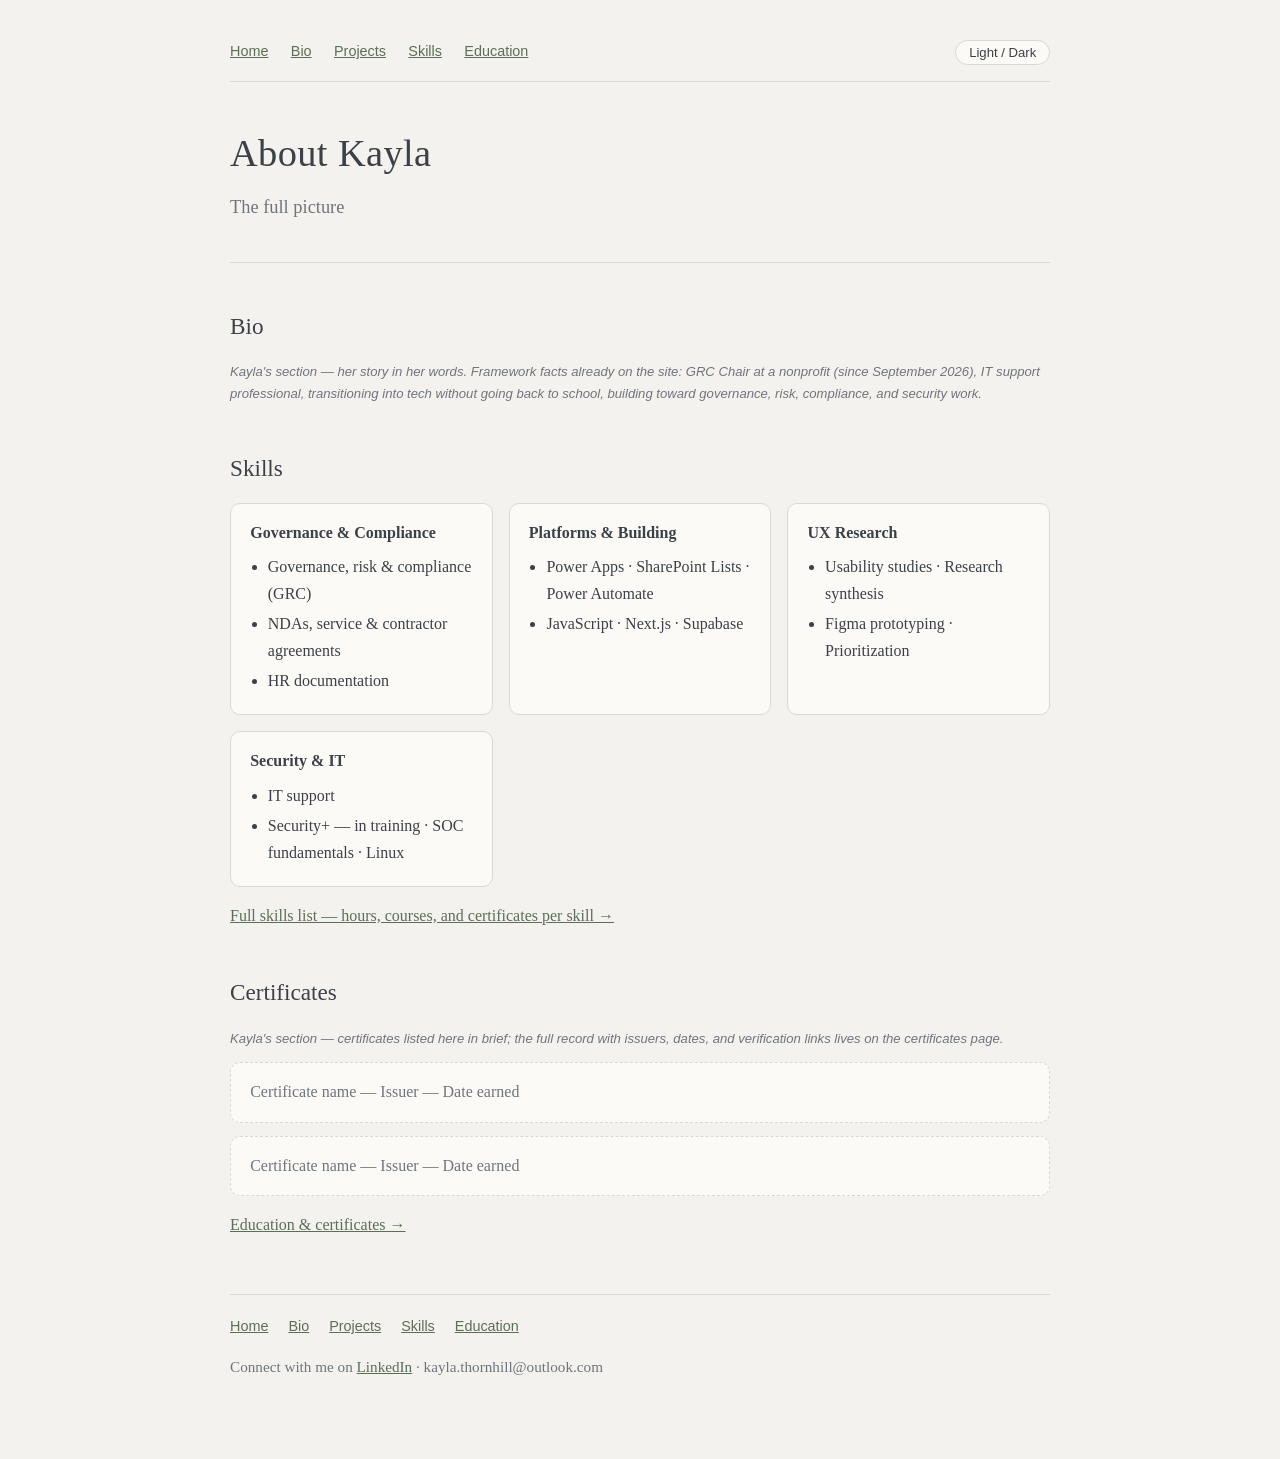
==== bio.html @ 0261e8b5 "Skills architecture (skills page, bio page, education page) and five-item nav top and bottom" ====
<!DOCTYPE html>
<html lang="en">
<head>
<meta charset="UTF-8">
<meta name="viewport" content="width=device-width, initial-scale=1.0">
<title>Bio — Kayla M. Thornhill</title>
<link rel="stylesheet" href="styles.css">
</head>
<body>
<div class="wrap">

<nav class="site-nav">
  <a href="index.html">Home</a>
  <a href="bio.html">Bio</a>
  <a href="index.html#projects">Projects</a>
  <a href="skills.html">Skills</a>
  <a href="education.html">Education</a>
  <button class="theme-toggle" type="button">Light / Dark</button>
</nav>

<header class="hero">
  <h1>About Kayla</h1>
  <p class="tagline">The full picture</p>
</header>

<h2>Bio</h2>
<p class="slot-note">Kayla's section — her story in her words. Framework facts already on the
site: GRC Chair at a nonprofit (since September 2026), IT support professional, transitioning
into tech without going back to school, building toward governance, risk, compliance, and
security work.</p>

<h2>Skills</h2>
<div class="skills-grid">
  <div class="skill-group">
    <h3>Governance &amp; Compliance</h3>
    <ul>
      <li>Governance, risk &amp; compliance (GRC)</li>
      <li>NDAs, service &amp; contractor agreements</li>
      <li>HR documentation</li>
    </ul>
  </div>
  <div class="skill-group">
    <h3>Platforms &amp; Building</h3>
    <ul>
      <li>Power Apps · SharePoint Lists · Power Automate</li>
      <li>JavaScript · Next.js · Supabase</li>
    </ul>
  </div>
  <div class="skill-group">
    <h3>UX Research</h3>
    <ul>
      <li>Usability studies · Research synthesis</li>
      <li>Figma prototyping · Prioritization</li>
    </ul>
  </div>
  <div class="skill-group">
    <h3>Security &amp; IT</h3>
    <ul>
      <li>IT support</li>
      <li>Security+ — in training · SOC fundamentals · Linux</li>
    </ul>
  </div>
</div>
<p><a href="skills.html">Full skills list — hours, courses, and certificates per skill &rarr;</a></p>

<h2>Certificates</h2>
<p class="slot-note">Kayla's section — certificates listed here in brief; the full record with
issuers, dates, and verification links lives on the certificates page.</p>
<div class="cert-slot">Certificate name — Issuer — Date earned</div>
<div class="cert-slot">Certificate name — Issuer — Date earned</div>
<p><a href="education.html">Education &amp; certificates &rarr;</a></p>

<footer class="site-footer">
  <div class="footer-nav">
    <a href="index.html">Home</a>
    <a href="bio.html">Bio</a>
    <a href="index.html#projects">Projects</a>
    <a href="skills.html">Skills</a>
    <a href="education.html">Education</a>
  </div>
  <p>Connect with me on <a href="https://www.linkedin.com/in/kayla-thornhill">LinkedIn</a> ·
  kayla.thornhill@outlook.com</p>
</footer>
<script src="script.js"></script>

</div>
</body>
</html>
---- styles.css ----
:root {
  --bg: #f4f2ee;
  --surface: #fbfaf7;
  --ink: #3c4148;
  --muted: #6f757d;
  --accent: #7d8b74;
  --accent-soft: #e6eae1;
  --border: #ddd8cf;
}

* { box-sizing: border-box; }

body {
  margin: 0;
  background: var(--bg);
  color: var(--ink);
  font-family: Georgia, "Times New Roman", serif;
  line-height: 1.65;
}

.wrap {
  max-width: 860px;
  margin: 0 auto;
  padding: 2.5rem 1.25rem 4rem;
}

header.hero {
  padding: 2.5rem 0 1.5rem;
  border-bottom: 1px solid var(--border);
}

h1 {
  font-size: 2.4rem;
  margin: 0 0 0.4rem;
  font-weight: normal;
  letter-spacing: 0.01em;
}

.tagline {
  font-size: 1.15rem;
  color: var(--muted);
  margin: 0 0 1rem;
}

.intro { max-width: 42rem; }

h2 {
  font-size: 1.45rem;
  font-weight: normal;
  margin: 2.75rem 0 1rem;
  color: var(--ink);
}

h3 { font-size: 1.12rem; margin: 0 0 0.35rem; font-weight: bold; }

.card {
  background: var(--surface);
  border: 1px solid var(--border);
  border-radius: 10px;
  padding: 1.4rem 1.5rem;
  margin-bottom: 1.1rem;
}

.card p { margin: 0.35rem 0; }

.status {
  display: inline-block;
  font-family: Verdana, Geneva, sans-serif;
  font-size: 0.72rem;
  letter-spacing: 0.06em;
  text-transform: uppercase;
  background: var(--accent-soft);
  color: #55614e;
  border-radius: 999px;
  padding: 0.18rem 0.65rem;
  margin-bottom: 0.55rem;
}

a { color: #5c6e57; }
a:hover { color: #43523f; }

ul { padding-left: 1.2rem; }
li { margin-bottom: 0.4rem; }

.strip {
  font-family: Verdana, Geneva, sans-serif;
  font-size: 0.92rem;
  color: var(--muted);
}

footer {
  margin-top: 3.5rem;
  padding-top: 1.25rem;
  border-top: 1px solid var(--border);
  color: var(--muted);
  font-size: 0.95rem;
}

.back { font-family: Verdana, Geneva, sans-serif; font-size: 0.85rem; }

code {
  font-family: "Courier New", monospace;
  font-size: 0.92em;
  background: var(--accent-soft);
  padding: 0.05rem 0.3rem;
  border-radius: 4px;
}

nav.site-nav {
  display: flex;
  flex-wrap: wrap;
  gap: 0.4rem 1.4rem;
  font-family: Verdana, Geneva, sans-serif;
  font-size: 0.9rem;
  padding-bottom: 1rem;
  border-bottom: 1px solid var(--border);
}

.skills-grid {
  display: grid;
  grid-template-columns: repeat(auto-fit, minmax(230px, 1fr));
  gap: 1rem;
}

.skill-group {
  background: var(--surface);
  border: 1px solid var(--border);
  border-radius: 10px;
  padding: 1rem 1.2rem;
}

.skill-group h3 { font-size: 1rem; margin-bottom: 0.5rem; }
.skill-group ul { margin: 0; padding-left: 1.1rem; }
.skill-group li { margin-bottom: 0.25rem; }

figure.shot {
  margin: 1.25rem 0;
}

figure.shot img {
  max-width: 100%;
  border: 1px solid var(--border);
  border-radius: 8px;
  display: block;
}

figure.shot figcaption {
  font-family: Verdana, Geneva, sans-serif;
  font-size: 0.82rem;
  color: var(--muted);
  margin-top: 0.4rem;
}

.shot-slot {
  border: 1.5px dashed var(--border);
  border-radius: 8px;
  background: var(--surface);
  color: var(--muted);
  font-family: Verdana, Geneva, sans-serif;
  font-size: 0.88rem;
  text-align: center;
  padding: 2.2rem 1rem;
  margin: 1.25rem 0;
}

.slot-note {
  font-family: Verdana, Geneva, sans-serif;
  font-size: 0.82rem;
  color: var(--muted);
  font-style: italic;
}

:root[data-theme="dark"] {
  --bg: #26282b;
  --surface: #303338;
  --ink: #d9d6d0;
  --muted: #a4a9ae;
  --accent: #93a48b;
  --accent-soft: #39413a;
  --border: #464b50;
}

:root[data-theme="dark"] a { color: #a9bfa2; }
:root[data-theme="dark"] a:hover { color: #c2d4bb; }
:root[data-theme="dark"] .status { color: #b9c6b2; }

.theme-toggle {
  font-family: Verdana, Geneva, sans-serif;
  font-size: 0.82rem;
  background: var(--surface);
  color: var(--ink);
  border: 1px solid var(--border);
  border-radius: 999px;
  padding: 0.25rem 0.8rem;
  cursor: pointer;
  margin-left: auto;
}

.site-footer {
  margin-top: 3.5rem;
  padding-top: 1.25rem;
  border-top: 1px solid var(--border);
  color: var(--muted);
  font-size: 0.95rem;
}

.footer-skills {
  font-family: Verdana, Geneva, sans-serif;
  font-size: 0.88rem;
  margin-bottom: 0.9rem;
}

.footer-skills a { margin-right: 0.9rem; white-space: nowrap; }

.search-box { margin: 0 0 1.2rem; }

.search-box input {
  width: 100%;
  max-width: 30rem;
  font-family: Verdana, Geneva, sans-serif;
  font-size: 0.95rem;
  padding: 0.55rem 0.8rem;
  border: 1px solid var(--border);
  border-radius: 8px;
  background: var(--surface);
  color: var(--ink);
}

.skill-select {
  font-family: Verdana, Geneva, sans-serif;
  font-size: 0.95rem;
  padding: 0.5rem 0.7rem;
  border: 1px solid var(--border);
  border-radius: 8px;
  background: var(--surface);
  color: var(--ink);
  max-width: 100%;
}

.view-toggle { margin: 0 0 1.1rem; font-family: Verdana, Geneva, sans-serif; font-size: 0.88rem; }
.view-toggle button {
  font: inherit;
  background: var(--surface);
  color: var(--ink);
  border: 1px solid var(--border);
  border-radius: 999px;
  padding: 0.3rem 0.9rem;
  cursor: pointer;
  margin-right: 0.5rem;
}
.view-toggle button.active { background: var(--accent-soft); }

.skill-list-group { font-family: Verdana, Geneva, sans-serif; font-size: 1rem; margin: 1.3rem 0 0.5rem; }

.skill-row {
  display: block;
  width: 100%;
  text-align: left;
  font-family: Verdana, Geneva, sans-serif;
  font-size: 0.95rem;
  background: var(--surface);
  color: var(--ink);
  border: 1px solid var(--border);
  border-radius: 8px;
  padding: 0.6rem 0.9rem;
  margin-bottom: 0.45rem;
  cursor: pointer;
}
.skill-row:hover { border-color: var(--accent); }
.skill-row .disc { color: var(--muted); font-size: 0.82rem; }

.skill-detail {
  background: var(--surface);
  border: 1px solid var(--border);
  border-radius: 10px;
  padding: 1.1rem 1.25rem;
  margin-top: 1.4rem;
}
.skill-detail h3 { margin-top: 0; }
.skill-detail dl { display: grid; grid-template-columns: auto 1fr; gap: 0.3rem 1rem; margin: 0 0 0.8rem; }
.skill-detail dt { font-family: Verdana, Geneva, sans-serif; font-size: 0.88rem; color: var(--muted); }
.skill-detail dd { margin: 0; }

.cert-slot {
  background: var(--surface);
  border: 1px dashed var(--border);
  border-radius: 10px;
  padding: 1rem 1.2rem;
  margin-bottom: 0.8rem;
  color: var(--muted);
}

.footer-nav { font-family: Verdana, Geneva, sans-serif; font-size: 0.9rem; margin-bottom: 0.9rem; }
.footer-nav a { margin-right: 1rem; }
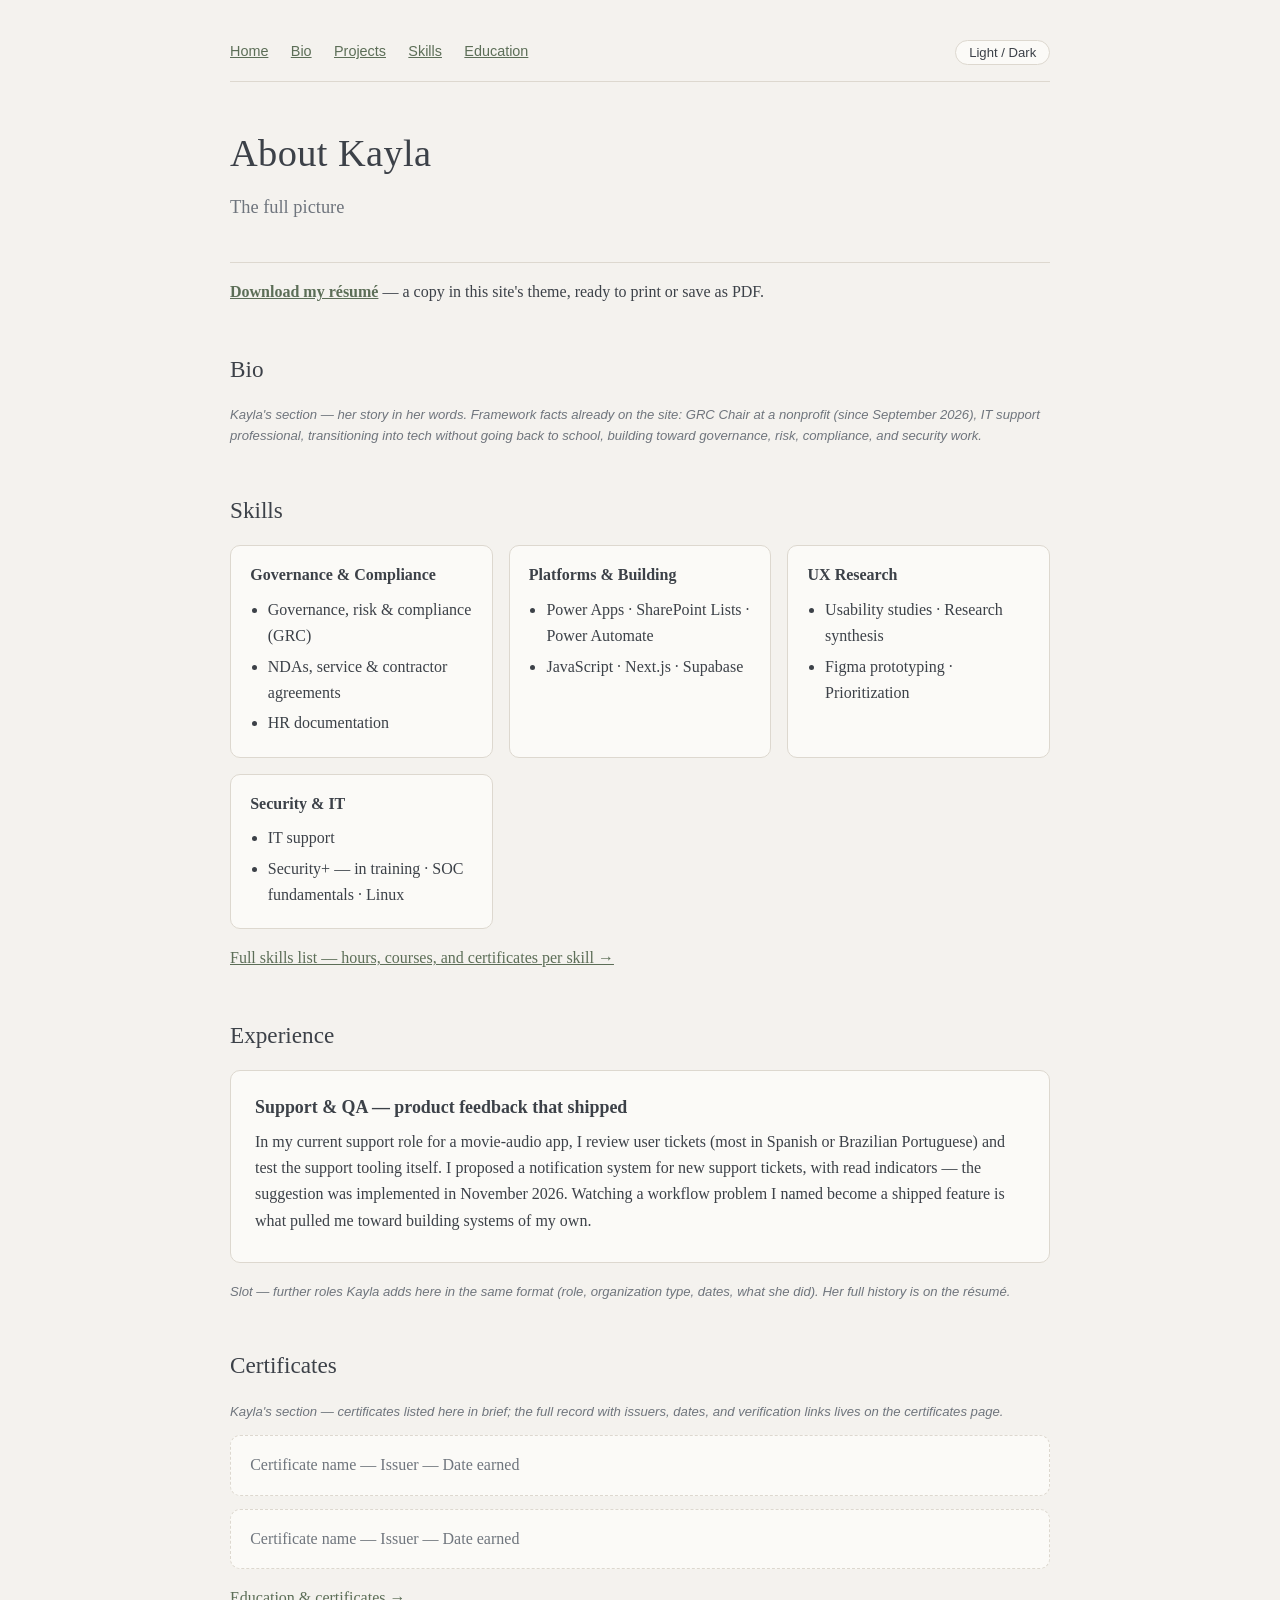
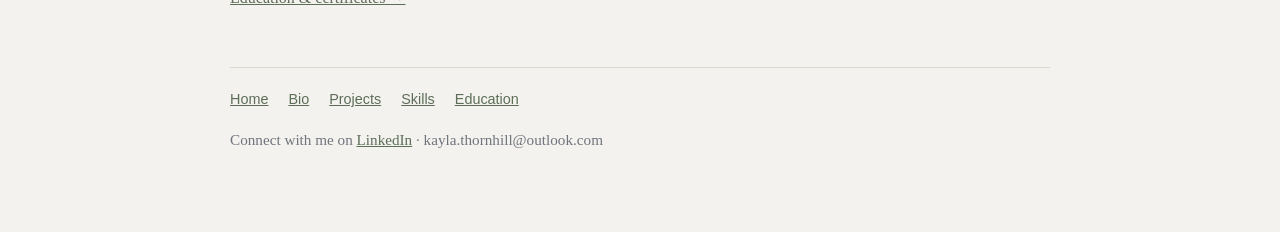
==== commit af5783e4: "Currently learning moves to Education; Bio gains Experience and a themed downloadable resume" ====
--- a/bio.html
+++ b/bio.html
@@ -12,7 +12,7 @@
 <nav class="site-nav">
   <a href="index.html">Home</a>
   <a href="bio.html">Bio</a>
-  <a href="index.html#projects">Projects</a>
+  <a href="projects.html">Projects</a>
   <a href="skills.html">Skills</a>
   <a href="education.html">Education</a>
   <button class="theme-toggle" type="button">Light / Dark</button>
@@ -22,6 +22,8 @@
   <h1>About Kayla</h1>
   <p class="tagline">The full picture</p>
 </header>
+
+<p><a href="resume.html"><strong>Download my résumé</strong></a> — a copy in this site's theme, ready to print or save as PDF.</p>
 
 <h2>Bio</h2>
 <p class="slot-note">Kayla's section — her story in her words. Framework facts already on the
@@ -63,6 +65,20 @@
 </div>
 <p><a href="skills.html">Full skills list — hours, courses, and certificates per skill &rarr;</a></p>
 
+<h2>Experience</h2>
+
+<div class="card">
+  <h3>Support &amp; QA — product feedback that shipped</h3>
+  <p>In my current support role for a movie-audio app, I review user tickets (most in Spanish or
+  Brazilian Portuguese) and test the support tooling itself. I proposed a notification system for
+  new support tickets, with read indicators — the suggestion was implemented in November 2026.
+  Watching a workflow problem I named become a shipped feature is what pulled me toward building
+  systems of my own.</p>
+</div>
+
+<p class="slot-note">Slot — further roles Kayla adds here in the same format (role, organization
+type, dates, what she did). Her full history is on the résumé.</p>
+
 <h2>Certificates</h2>
 <p class="slot-note">Kayla's section — certificates listed here in brief; the full record with
 issuers, dates, and verification links lives on the certificates page.</p>
@@ -74,7 +90,7 @@
   <div class="footer-nav">
     <a href="index.html">Home</a>
     <a href="bio.html">Bio</a>
-    <a href="index.html#projects">Projects</a>
+    <a href="projects.html">Projects</a>
     <a href="skills.html">Skills</a>
     <a href="education.html">Education</a>
   </div>
--- a/styles.css
+++ b/styles.css
@@ -292,3 +292,34 @@
 
 .footer-nav { font-family: Verdana, Geneva, sans-serif; font-size: 0.9rem; margin-bottom: 0.9rem; }
 .footer-nav a { margin-right: 1rem; }
+
+.carousel { position: relative; margin-bottom: 0.6rem; }
+.carousel-viewport { overflow: hidden; border-radius: 10px; }
+.carousel-track { display: flex; transition: transform 0.3s ease; }
+.carousel-slide { min-width: 100%; }
+.carousel-slide .card { margin-bottom: 0; height: 100%; }
+.carousel-controls {
+  display: flex; align-items: center; gap: 0.9rem; margin-top: 0.7rem;
+  font-family: Verdana, Geneva, sans-serif; font-size: 0.9rem;
+}
+.carousel-btn {
+  font: inherit;
+  background: var(--surface); color: var(--ink);
+  border: 1px solid var(--border); border-radius: 999px;
+  padding: 0.3rem 0.95rem; cursor: pointer;
+}
+.carousel-count { color: var(--muted); }
+
+.resume h2 {
+  border-bottom: 2px solid var(--accent);
+  padding-bottom: 0.25rem;
+  font-size: 1.15rem;
+}
+.resume h3 { margin-bottom: 0.15rem; }
+.resume .role-line { color: var(--muted); font-family: Verdana, Geneva, sans-serif; font-size: 0.9rem; margin: 0 0 0.5rem; }
+.resume ul { margin-top: 0.3rem; }
+
+@media print {
+  .no-print { display: none !important; }
+  body { background: #fff; }
+}
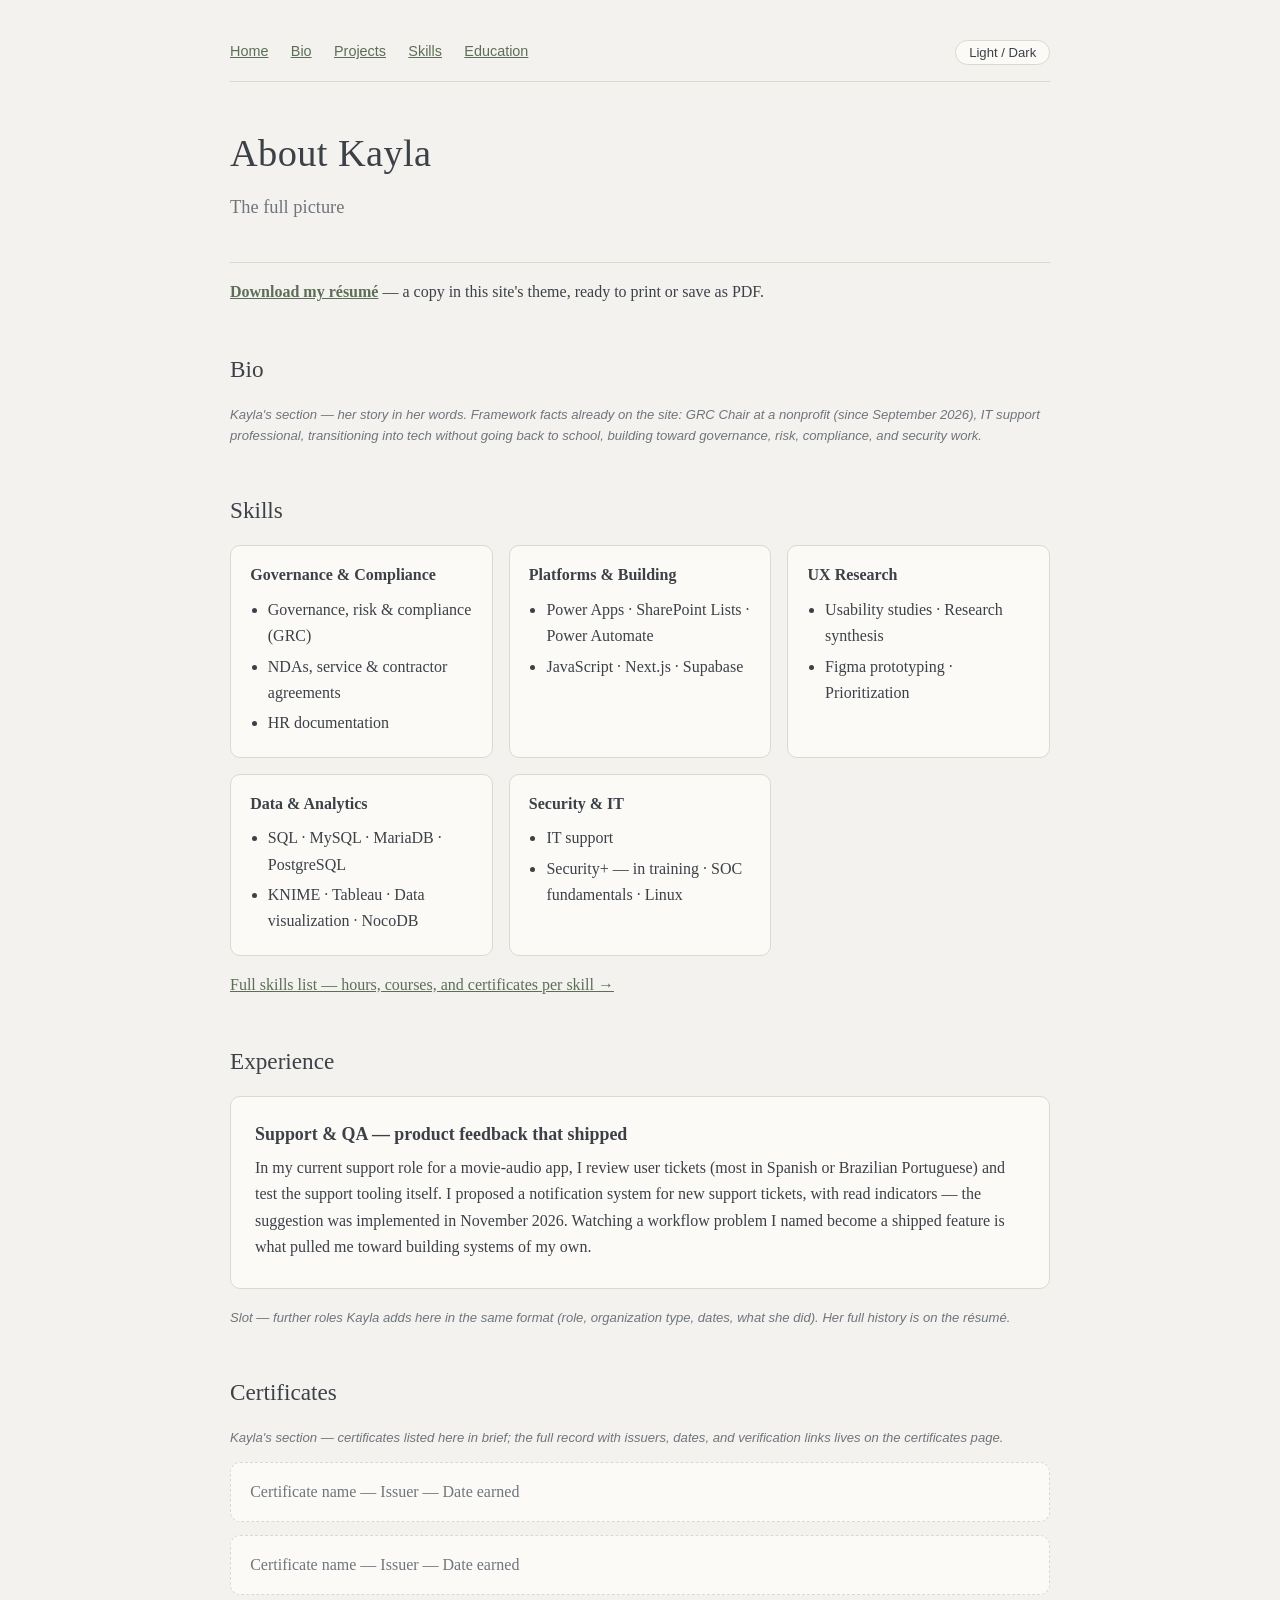
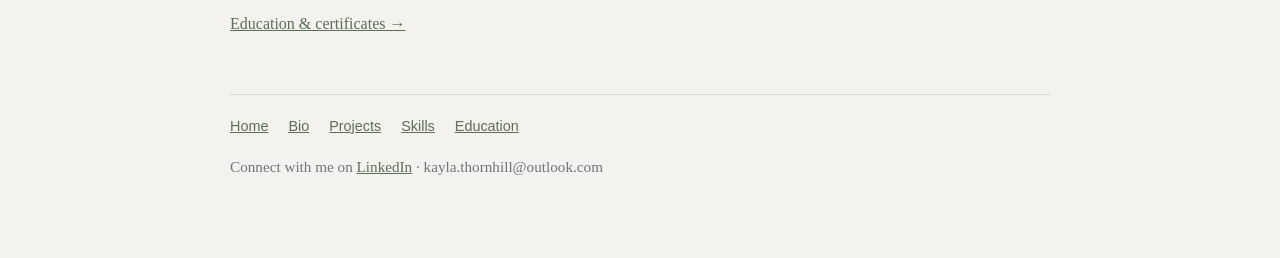
==== commit 0e890457: "KodeKloud lab detail pages with walkthroughs; resume tech skills added to skills list" ====
--- a/bio.html
+++ b/bio.html
@@ -56,6 +56,13 @@
     </ul>
   </div>
   <div class="skill-group">
+    <h3>Data &amp; Analytics</h3>
+    <ul>
+      <li>SQL · MySQL · MariaDB · PostgreSQL</li>
+      <li>KNIME · Tableau · Data visualization · NocoDB</li>
+    </ul>
+  </div>
+  <div class="skill-group">
     <h3>Security &amp; IT</h3>
     <ul>
       <li>IT support</li>
